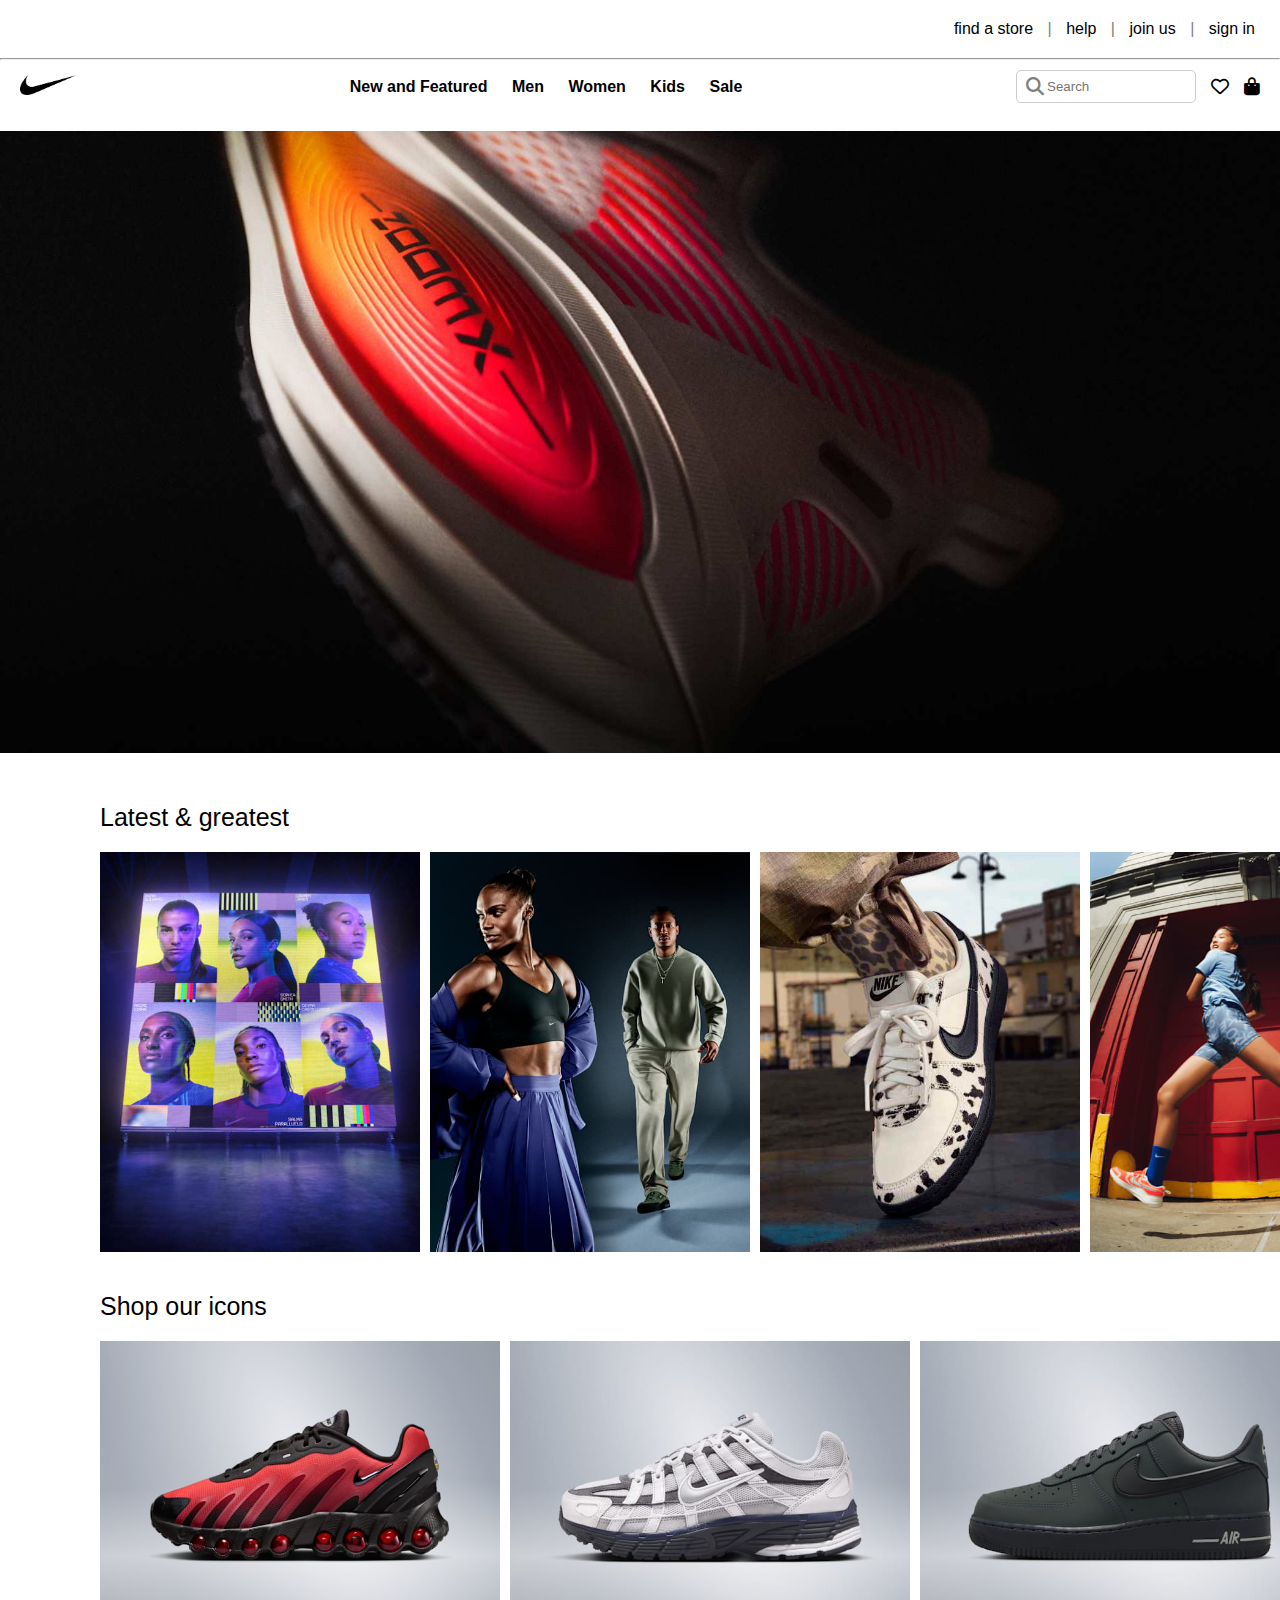
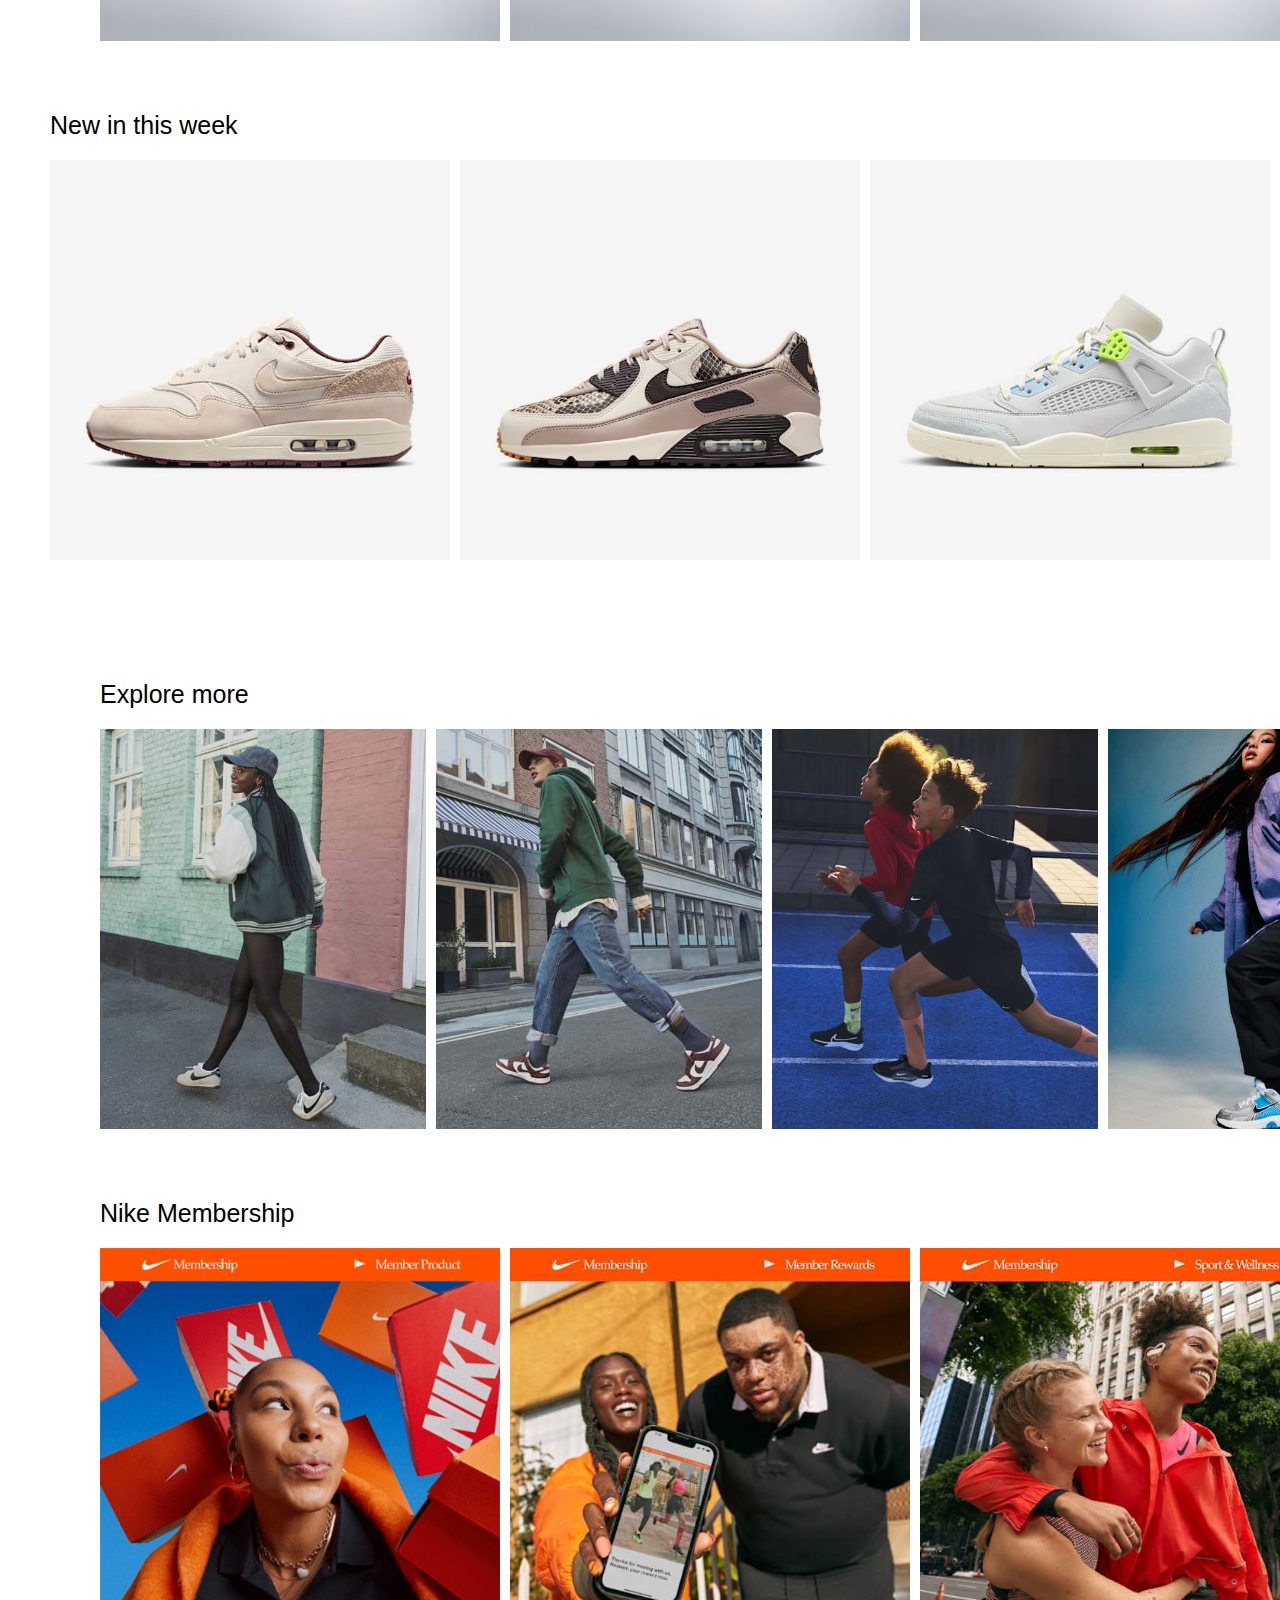
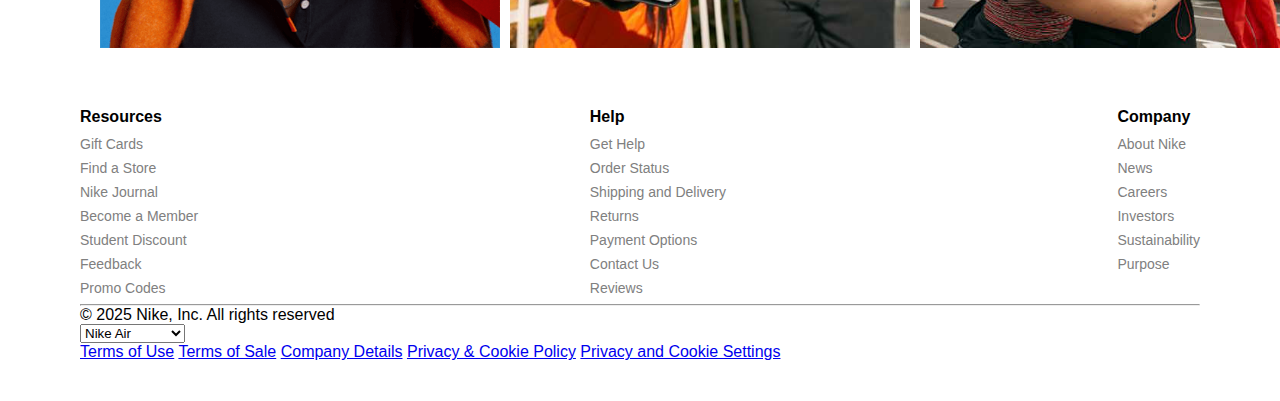
==== index.html @ 08e0b9a6 "initial commit" ====
<!DOCTYPE html>
<html lang="en">

<!--head tag displays that info that we donot have to display on our website like meta information -->
<head>
    <meta charset="UTF-8">
    <meta name="viewport" content="width=device-width, initial-scale=1.0">
    <link rel="stylesheet" href="https://cdnjs.cloudflare.com/ajax/libs/font-awesome/6.7.2/css/all.min.css"/>
    <title>Nike Home Page</title>
    <link rel="stylesheet" href="style.css">
    
</head>

<!--
body tag display that info that we have to display on our website
-->
<body> 
    <header>
        <div id="toplinks">
            <a href="https://www.nike.com/ie/retail">find a store</a> <span>|</span>
            <a href="https://www.nike.com/ie/help">help</a> <span>|</span>
            <a href="https://www.nike.com/ie/membership">join us</a> <span>|</span>
            <a href="https://accounts.nike.com/lookup?client_id=4fd2d5e7db76e0f85a6bb56721bd51df&redirect_uri=https://www.nike.com/auth/login&response_type=code&scope=openid%20nike.digital%20profile%20email%20phone%20flow%20country&state=ef4aafc8b27d4206b593de69bd94e182&ui_locales=en-IE&code_challenge=wbD9djr8qnrguxMEfUZAiL_JnRBiT8z6u_XvseBURFg&code_challenge_method=S256">sign in</a>
        </div>
    
    <hr>
    <div id="topbar">
        <div id="nikelogo">
            <a href="https://www.nike.com/ie/">
                <img height="20" src="Icons/Nikelogo.png" alt="Nike Logo">
            </a>
        </div>
    
        <div id="aftertop">
            <a href="https://www.nike.com/ie/w/new-3n82y">New and Featured</a>
            <a href="https://www.nike.com/ie/men">Men</a>
            <a href="https://www.nike.com/ie/women">Women</a>
            <a href="https://www.nike.com/ie/kids">Kids</a>
            <a href="https://www.nike.com/ie/w/sale-3yaep">Sale</a>
        </div>
    
        <div id="search">
            <div class="search-box">
                <i class="fa-solid fa-magnifying-glass"></i>
                <input type="search" placeholder="Search">
            </div>
            <i class="fa-regular fa-heart"></i>
            <i class="fa-solid fa-bag-shopping"></i> 
        </div>
    </div>
    
    
    
    <br>
    <!-- <div id="upperscrolling">
        <p>Free Delivery & Returns</p>
        <p>Nike Members get free delivery and free 30-day returns <a id = "LearnMore" href="https://www.nike.com/gb/membership">Learn More and Join Us</a></p>
        
    </div> -->
    </header>
    
    <main>

        <div id="firstimage">
            <img src="NikewebsiteImages/nike-just-do-it (1).jpg" alt="">
        </div>

        <div class = "LatestGreatest">
            <p id = "latest">Latest & greatest</p>
        </div>

        <div class="first-Scrolling-Images">
            <div class="image-container">
                <img src="NikewebsiteImages/nikeunitedpack.jpeg" alt="Nike United Pack">
            </div>
            <div class="image-container">
                <img src="NikewebsiteImages/nike24.7collection.jpeg" alt="Nike 24.7 Collection">
            </div>
            <div class="image-container">
                <img src="NikewebsiteImages/nikestylebyfieldgeneral.jpg" alt="Nike Style By: Field General">
            </div>
            <div class="image-container">
                <img src="NikewebsiteImages/cosmicrunner.jpeg" alt="Cosmic Runner">
            </div>
            <div class="image-container">
                <img src="NikewebsiteImages/comingsoonairmaxdn8.jpeg" alt="Coming Soon: Air Max Dn8">
            </div>
            <div class="image-container">
                <img src="NikewebsiteImages/runningapparel.jpg" alt="Running Apparel">
            </div>
        </div>

        <div class="shopOurIcons">
            <p id = "shop">Shop our icons</p>
        </div>

        <div class="second-Scrolling-Images">
            <div class="image-container2">
                <img src="NikewebsiteImages/AirMax.jpeg" alt="Airmax">
            </div>
            <div class="image-container2">
                <img src="NikewebsiteImages/Y2K.jpeg" alt="Y2K">
            </div>
            <div class="image-container2">
                <img src="NikewebsiteImages/AirForce1.jpeg" alt="AirForce 1">
            </div>
            <div class="image-container2">
                <img src="NikewebsiteImages/FieldGeneral.jpeg" alt="Field General">
            </div>
            <div class="image-container2">
                <img src="NikewebsiteImages/AirJordan.jpeg" alt="AirJordan">
            </div>
            <div class="image-container2">
                <img src="NikewebsiteImages/Pegasus.jpeg" alt="Pegasus">
            </div>
            <div class="image-container2">
                <img src="NikewebsiteImages/Metacon.jpeg" alt="Metacon">
            </div>
            <div class="image-container2">
                <img src="NikewebsiteImages/Mercurial.jpeg" alt="Mercurial">
            </div>
            
        </div>

        <div class="newInThisWeek">
            <p id = "newArrival" >New in this week</p>
        </div>

        <div class="third-scrolling-images">
            <div class="image-container3">
                <img src="NikewebsiteImages/reamining1.jpeg" alt="reamining1">
            </div>
            <div class="image-container3">
                <img src="NikewebsiteImages/remaining2.jpeg" alt="Remaining 2">
            </div>
            <div class="image-container3">
                <img src="NikewebsiteImages/remaining3.jpeg" alt="remaining3">
            </div>
            <div class="image-container3">
                <img src="NikewebsiteImages/Nike Air Max Plus.jpeg" alt="AirMax plus">
            </div>
            <div class="image-container3">
                <img src="NikewebsiteImages/Air Jordan 4 Net.jpeg" alt="Air Jordan 4">
            </div>
            <div class="image-container3">
                <img src="NikewebsiteImages/AirMax.jpeg" alt="Air Max D98">
            </div>
            
        </div>

        <div class="explore">
            <p id = "exploreid">Explore more</p>
        </div>
    
    <div class="Explore-More">
        <div class="image-container4">
            <img src="NikewebsiteImages/women.jpg" alt="Women">
        </div>
        <div class="image-container4">
            <img src="NikewebsiteImages/men.jpg" alt="Men">
        </div>
        <div class="image-container4">
            <img src="NikewebsiteImages/kids.jpg" alt="Kids">
        </div>
        <div class="image-container4">
            <img src="NikewebsiteImages/teen.jpg" alt="teen">
        </div>
    </div>


    <div class="nikeMembership">
        <p id = "membership">Nike Membership</p>
    </div>

    <div class="nikemember">
        <div class="image-container5">
            <img src="NikewebsiteImages/shop.png" alt="Shop">
        </div>
        <div class="image-container5">
            <img src="NikewebsiteImages/celebrate.jpg" alt="celebrate">
        </div>
        <div class="image-container5">
            <img src="NikewebsiteImages/move.jpg" alt="move">
        </div>
        <div class="image-container5">
            <img src="NikewebsiteImages/customise.png" alt="customise">
        </div>
        <div class="image-container5">
            <img src="NikewebsiteImages/nikeapp.jpg" alt="nikeapp">
        </div>
        <div class="image-container5">
            <img src="NikewebsiteImages/explore.png" alt="explore">
        </div>
        
    </div>

    <!-- <select name="New Arrival" id="101">
        <option  value="Shop All new Arrival">Shop All new Arrival</option>
        <option value="Best Seller">Best Seller</option>
        <option value="SNKRS Launch Calender">SNKRS Launch Calender</option>
    </select> -->

</main>


<footer>
    <div class="footer-container">
        <div class="footer-column">
            <h3>Resources</h3>
            <a href="https://www.nike.com/ie/gift-cards">Gift Cards</a>
            <a href="https://www.nike.com/ie/retail/">Find a Store</a>
            <a href="https://www.nike.com/ie/stories">Nike Journal</a>
            <a href="https://www.nike.com/ie/membership">Become a Member</a>
            <a href="https://www.nike.com/ie/student-discount">Student Discount</a>
            <a href="https://www.nike.com/ie/#site-feedback">Feedback</a>
            <a href="https://www.nike.com/ie/promo-code">Promo Codes</a>
        </div>
        <div class="footer-column">
            <h3>Help</h3>
            <a href="https://www.nike.com/ie/help">Get Help</a>
            <a href="https://www.nike.com/ie/orders/details">Order Status</a>
            <a href="https://www.nike.com/ie/help/a/shipping-delivery">Shipping and Delivery</a>
            <a href="https://www.nike.com/ie/help/a/returns-policy">Returns</a>
            <a href="https://www.nike.com/ie/help/a/payment-options">Payment Options</a>
            <a href="https://www.nike.com/ie/help/#contact">Contact Us</a>
            <a href="https://www.nike.com/ie/help/a/reviews">Reviews</a>
        </div>
        <div class="footer-column">
            <h3>Company</h3>
            <a href="https://about.nike.com/en/">About Nike</a>
            <a href="https://about.nike.com/en/newsroom">News</a>
            <a href="https://careers.nike.com/">Careers</a>
            <a href="https://investors.nike.com/Home/default.aspx">Investors</a>
            <a href="https://www.nike.com/ie/sustainability">Sustainability</a>
            <a href="https://www.nike.com/ie/purpose">Purpose</a>
        </div>
    </div>

    <hr>

    <p>&copy; 2025 Nike, Inc. All rights reserved</p>

    <select>
        <option value="Nike Air">Nike Air</option>
        <option value="Nike Air Max">Nike Air Max</option>
        <option value="Nike Fly Ease">Nike Fly Ease</option>
        <option value="Nike Pegasus">Nike Pegasus</option>
        <option value="Nike React">Nike React</option>
        <option value="Nike Vaporfly">Nike Vaporfly</option>
    </select>

    <div class="footer-links">
        <a href="https://agreementservice.svs.nike.com/ie/en_gb/rest/agreement?agreementType=termsOfUse&uxId=com.nike&country=IE&language=en&requestType=redirect">Terms of Use</a>
        <a href="https://agreementservice.svs.nike.com/rest/agreement?agreementType=termsOfSale&uxId=com.nike.tos&country=IE&language=en&requestType=redirect">Terms of Sale</a>
        <a href="https://www.nike.com/ie/help/a/company-details">Company Details</a>
        <a href="https://agreementservice.svs.nike.com/rest/agreement?agreementType=privacyPolicy&uxId=com.nike.commerce.nikedotcom.web&country=IE&language=en&requestType=redirect">Privacy & Cookie Policy</a>
        <a href="https://www.nike.com/ie/guest/settings/privacy">Privacy and Cookie Settings</a>
    </div>
</footer>
</body>
</html>
---- style.css ----
/* Global Styles */
* {
    margin: 0;
    padding: 0;
    box-sizing: border-box;
    font-family: Arial, sans-serif;
}

/* Top Links */
#toplinks {
    text-align: right;
    padding: 20px;
}

#toplinks a {
    text-decoration: none;
    color: black;
    margin: 0 5px;
}

#toplinks span {
    margin: 0 5px;
    color: gray;
}

/* Top Bar */
#topbar {
    display: flex;
    align-items: center;
    justify-content: space-between;
    padding: 10px 20px;
}

#nikelogo {
    padding: 0;
}

#aftertop {
    text-align: center;
    flex-grow: 1;
    font-weight: bold;
}

#aftertop a {
    padding: 10px;
    text-decoration: none;
    color: black;
}

#aftertop a:hover {
    text-decoration: underline;
    font-weight: bold;
}

/* Search Bar */
#search {
    display: flex;
    align-items: center;
    gap: 15px;
}

.search-box {
    position: relative;
    display: flex;
    align-items: center;
}

.search-box i {
    position: absolute;
    left: 10px;
    font-size: 16px;
    color: gray;
}

.search-box input {
    padding: 8px 10px 8px 30px;
    border: 1px solid #ccc;
    border-radius: 5px;
    width: 180px;
}

#search i {
    font-size: 18px;
    cursor: pointer;
}

/* Upper Scrolling Section */
#upperscrolling {
    text-align: center;
}

/* First Image Section */
#firstimage img {
    height: 100%;
    width: 100%;
    object-fit: cover;
    display: block;
    padding-bottom: 50px;
}

.LatestGreatest, .first-Scrolling-Images, .second-Scrolling-Images , .shopOurIcons , .explore ,.Explore-More , .nikeMembership , .nikemember{
    margin-left: 100px;
}

#latest , #shop{
    padding-bottom: 20px;
    font-size: 25px;
}

#shop{
    padding-top: 20px;
}

.newInThisWeek , .third-scrolling-images{
    margin-left: 50px;
}

#exploreid{
    font-size: 25px;
    padding-bottom: 20px;
    padding-top: 100px;
}

#membership{
    font-size: 25px;
    padding-top: 50px;
    padding-bottom:20px;
}



#newArrival{
    font-size: 25px;
    padding-bottom: 20px;
    padding-top: 50px;
}

/* Scrolling Images */
.first-Scrolling-Images,
.second-Scrolling-Images,
.third-scrolling-images,
.Explore-More,
.nikemember {
    display: flex;
    overflow-x: auto;
    width: 100%;
    height: 100%;
    white-space: nowrap;
    scroll-behavior: smooth;
}

/* Image Containers */
.image-container,
.image-container2,
.image-container3 ,
.image-container4,
.image-container5
{
    flex: 0 0 auto;
    margin-right: 10px;
    margin-bottom: 20px;
    scroll-snap-align: start;
}

.image-container img {
    height: 400px;
    display: block;
}

.image-container2 img {
    height: 300px;
    width: 400px;
    display: block;
}

.image-container3 img {
    height: 400px;
    width: 400px;
    display: block;
   
}
.image-container4 img{
    height: 400px;
    display: block;
}
.image-container5 img{
    height: 400px;
    width: 400px;
    display:block;
}
/* Learn More */
#LearnMore {
    text-decoration: underline;
    font-weight: bold;
}

footer {
    background-color: white;
    padding: 40px 80px;
}

.footer-container {
    display: flex;
    justify-content: space-between;
    align-items: flex-start;
}

.footer-column {
    display: flex;
    flex-direction: column;
}

.footer-column h3 {
    font-size: 16px;
    font-weight: bold;
    margin-bottom: 10px;
}

.footer-column a {
    text-decoration: none;
    color: gray;
    font-size: 14px;
    margin-bottom: 8px;
}

.footer-column a:hover {
    text-decoration: underline;
}

.footer-location {
    display: flex;
    align-items: center;
    font-size: 14px;
    color: gray;
}

.footer-location i {
    margin-right: 5px;
}
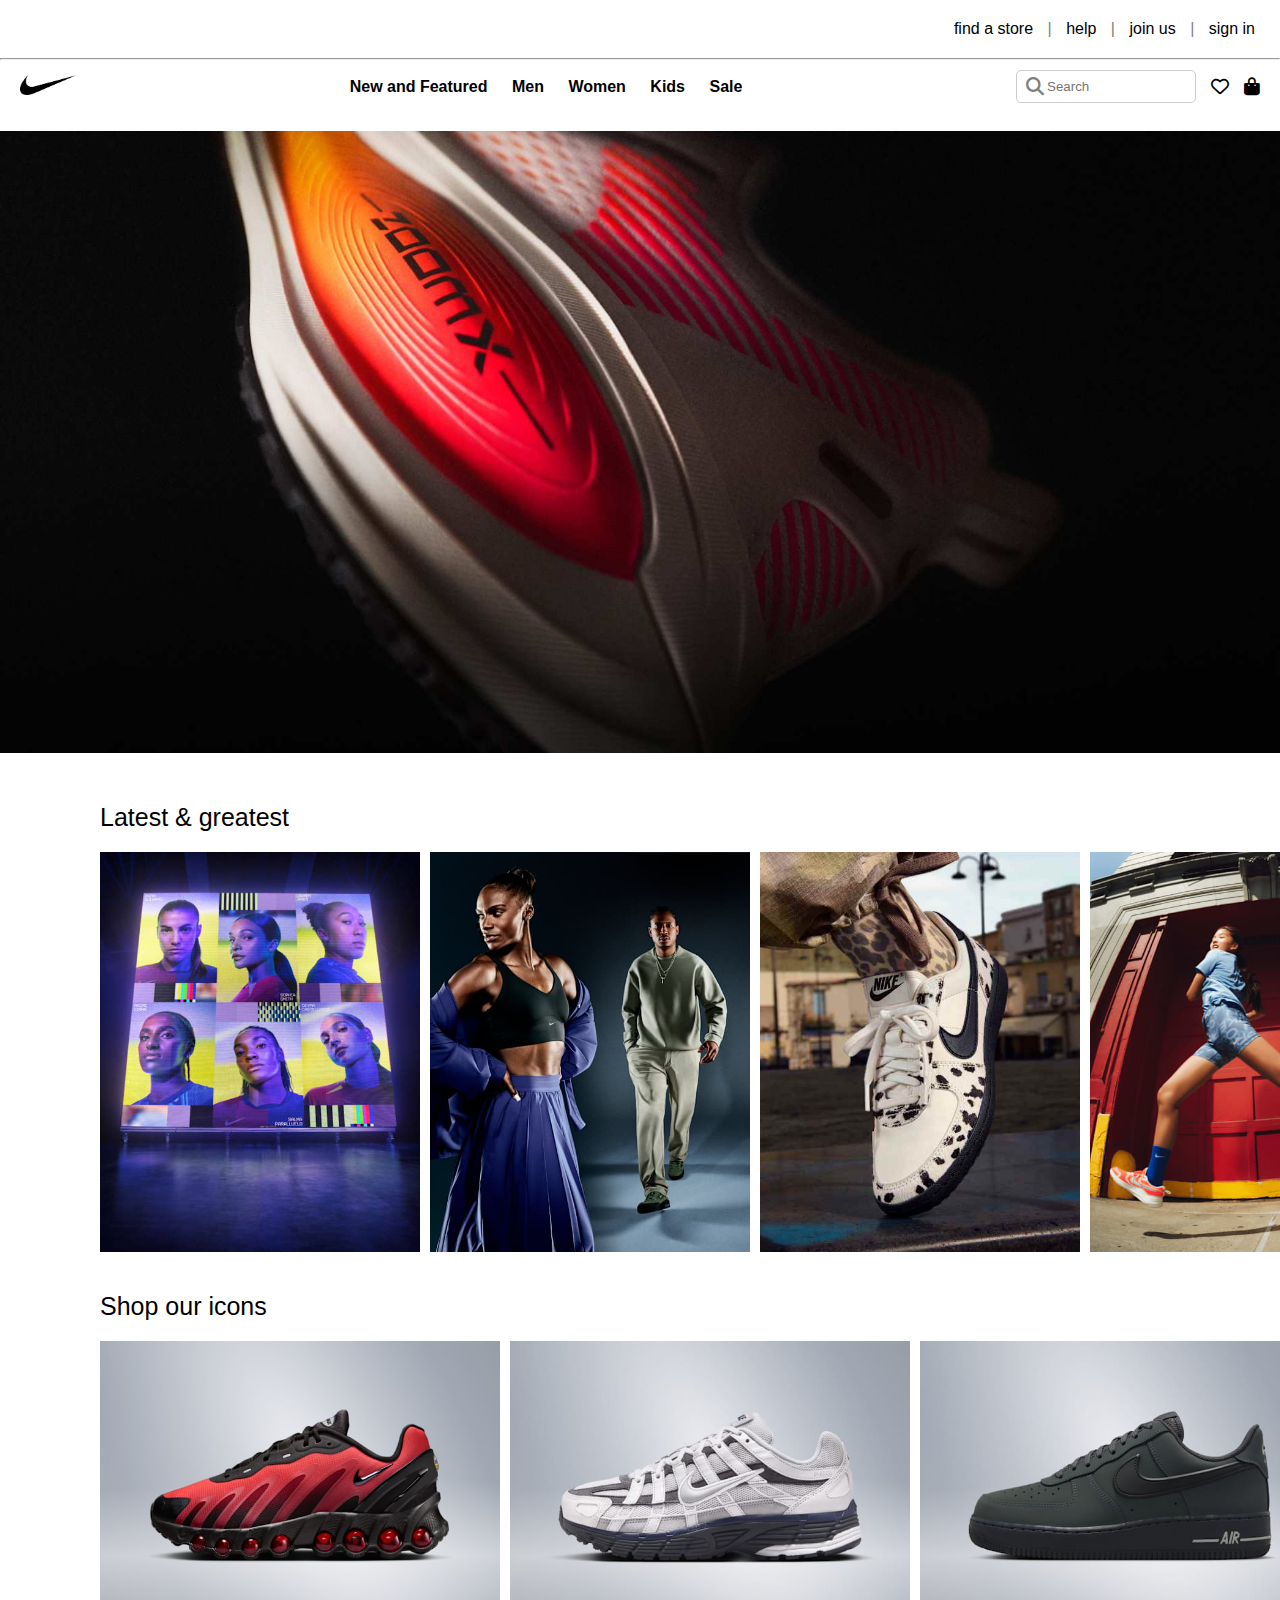
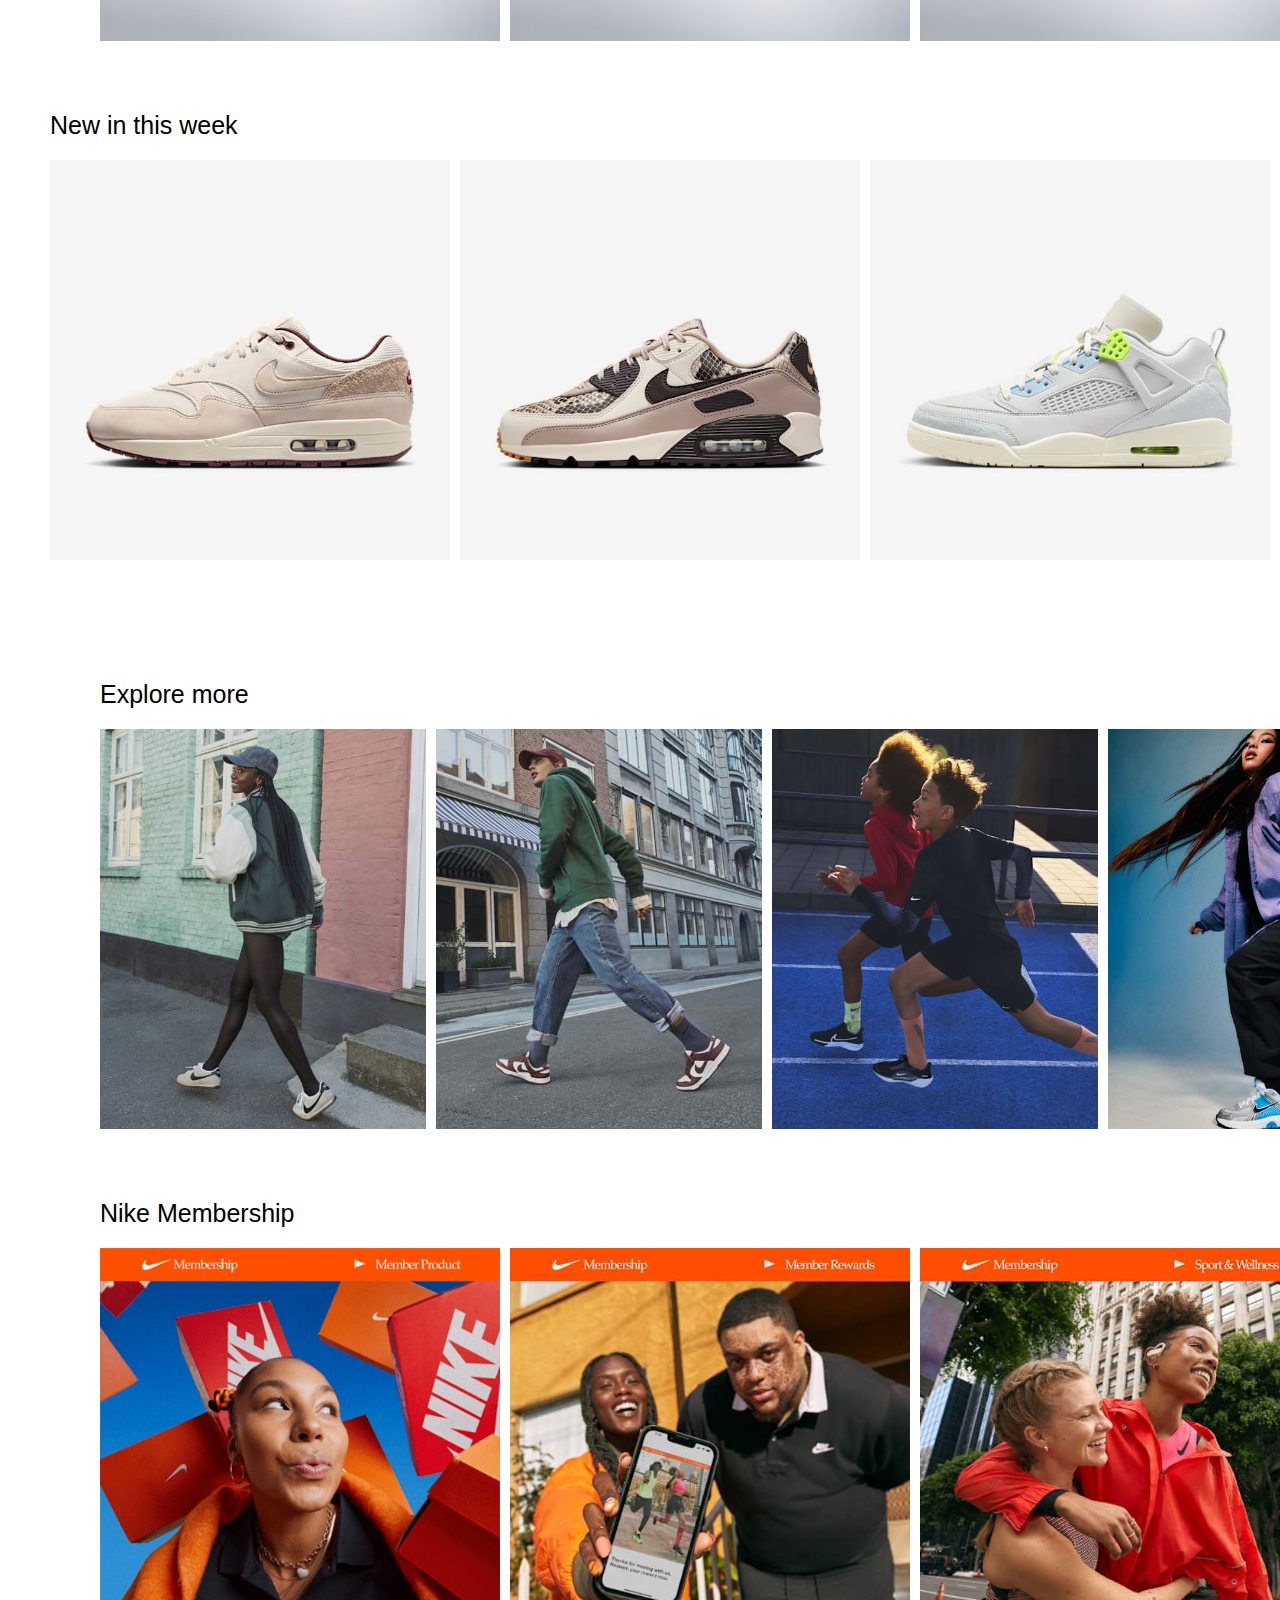
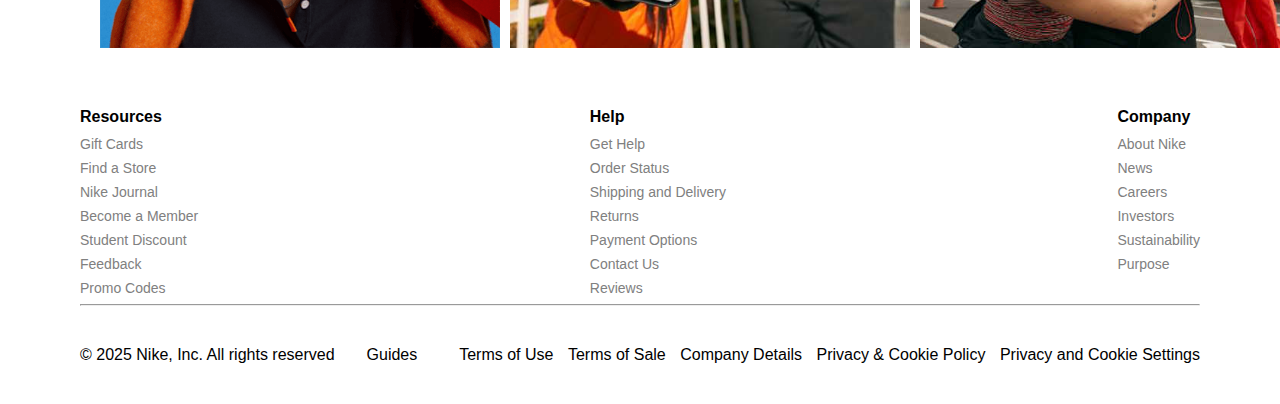
==== commit a0ac367f: "completed last footer" ====
--- a/index.html
+++ b/index.html
@@ -238,23 +238,33 @@
 
     <hr>
 
-    <p>&copy; 2025 Nike, Inc. All rights reserved</p>
-
-    <select>
-        <option value="Nike Air">Nike Air</option>
-        <option value="Nike Air Max">Nike Air Max</option>
-        <option value="Nike Fly Ease">Nike Fly Ease</option>
-        <option value="Nike Pegasus">Nike Pegasus</option>
-        <option value="Nike React">Nike React</option>
-        <option value="Nike Vaporfly">Nike Vaporfly</option>
-    </select>
-
-    <div class="footer-links">
-        <a href="https://agreementservice.svs.nike.com/ie/en_gb/rest/agreement?agreementType=termsOfUse&uxId=com.nike&country=IE&language=en&requestType=redirect">Terms of Use</a>
-        <a href="https://agreementservice.svs.nike.com/rest/agreement?agreementType=termsOfSale&uxId=com.nike.tos&country=IE&language=en&requestType=redirect">Terms of Sale</a>
-        <a href="https://www.nike.com/ie/help/a/company-details">Company Details</a>
-        <a href="https://agreementservice.svs.nike.com/rest/agreement?agreementType=privacyPolicy&uxId=com.nike.commerce.nikedotcom.web&country=IE&language=en&requestType=redirect">Privacy & Cookie Policy</a>
-        <a href="https://www.nike.com/ie/guest/settings/privacy">Privacy and Cookie Settings</a>
+
+    <div class="last-footer">
+
+
+        <div class="footer-container">
+            <p>&copy; 2025 Nike, Inc. All rights reserved</p>
+
+            <div class="dropdown">
+                <p class="guide">Guides</p>
+                <div class="dropdown-content">
+                    <a href="#nike-air">Nike Air</a>
+                    <a href="#nike-air-max">Nike Air Max</a>
+                    <a href="#nike-fly-ease">Nike Fly Ease</a>
+                    <a href="#nike-pegasus">Nike Pegasus</a>
+                    <a href="#nike-react">Nike React</a>
+                    <a href="#nike-vaporfly">Nike Vaporfly</a>
+                </div>
+            </div>
+
+            <div class="footer-links">
+                <a class = "footerlinkcontent" href="https://agreementservice.svs.nike.com/ie/en_gb/rest/agreement?agreementType=termsOfUse&uxId=com.nike&country=IE&language=en&requestType=redirect">Terms of Use</a>
+                <a class = "footerlinkcontent" href="https://agreementservice.svs.nike.com/rest/agreement?agreementType=termsOfSale&uxId=com.nike.tos&country=IE&language=en&requestType=redirect">Terms of Sale</a>
+                <a class = "footerlinkcontent" href="https://www.nike.com/ie/help/a/company-details">Company Details</a>
+                <a class = "footerlinkcontent" href="https://agreementservice.svs.nike.com/rest/agreement?agreementType=privacyPolicy&uxId=com.nike.commerce.nikedotcom.web&country=IE&language=en&requestType=redirect">Privacy & Cookie Policy</a>
+                <a class = "footerlinkcontent" href="https://www.nike.com/ie/guest/settings/privacy">Privacy and Cookie Settings</a>
+            </div>
+        </div>
     </div>
 </footer>
 </body>
--- a/style.css
+++ b/style.css
@@ -223,6 +223,52 @@
     margin-bottom: 8px;
 }
 
+.dropdown {
+    text-decoration: none;
+    color:black;
+    position: relative;
+    display: inline-block;
+  }
+  
+  .guide {
+    cursor: pointer;
+  }
+  
+  /* Ensure the class name matches exactly */
+  .dropdown-content {
+    text-decoration: none;
+    color :black;
+    display: none;
+    position: absolute;
+    background-color: #f9f9f9;
+    min-width: 160px;
+    box-shadow: 0px 8px 16px rgba(0, 0, 0, 0.2);
+    z-index: 1;
+  }
+.dropdown-content a{
+    text-decoration: none;
+    color: black;
+    display: block;
+}
+  
+  /* Show dropdown when hovering over the parent */
+  .dropdown:hover .dropdown-content {
+    color: black;
+    padding: 12px 16px;
+    text-decoration: none;
+    display: block; 
+ }
+
+ 
+
+ .footerlinkcontent{
+    text-decoration: none;
+    padding-left: 10px;
+    color: black;
+
+ }
+ 
+
 .footer-column a:hover {
     text-decoration: underline;
 }
@@ -237,3 +283,8 @@
 .footer-location i {
     margin-right: 5px;
 }
+
+.last-footer{
+    padding-top: 20px;
+    margin-top: 20px;
+}
